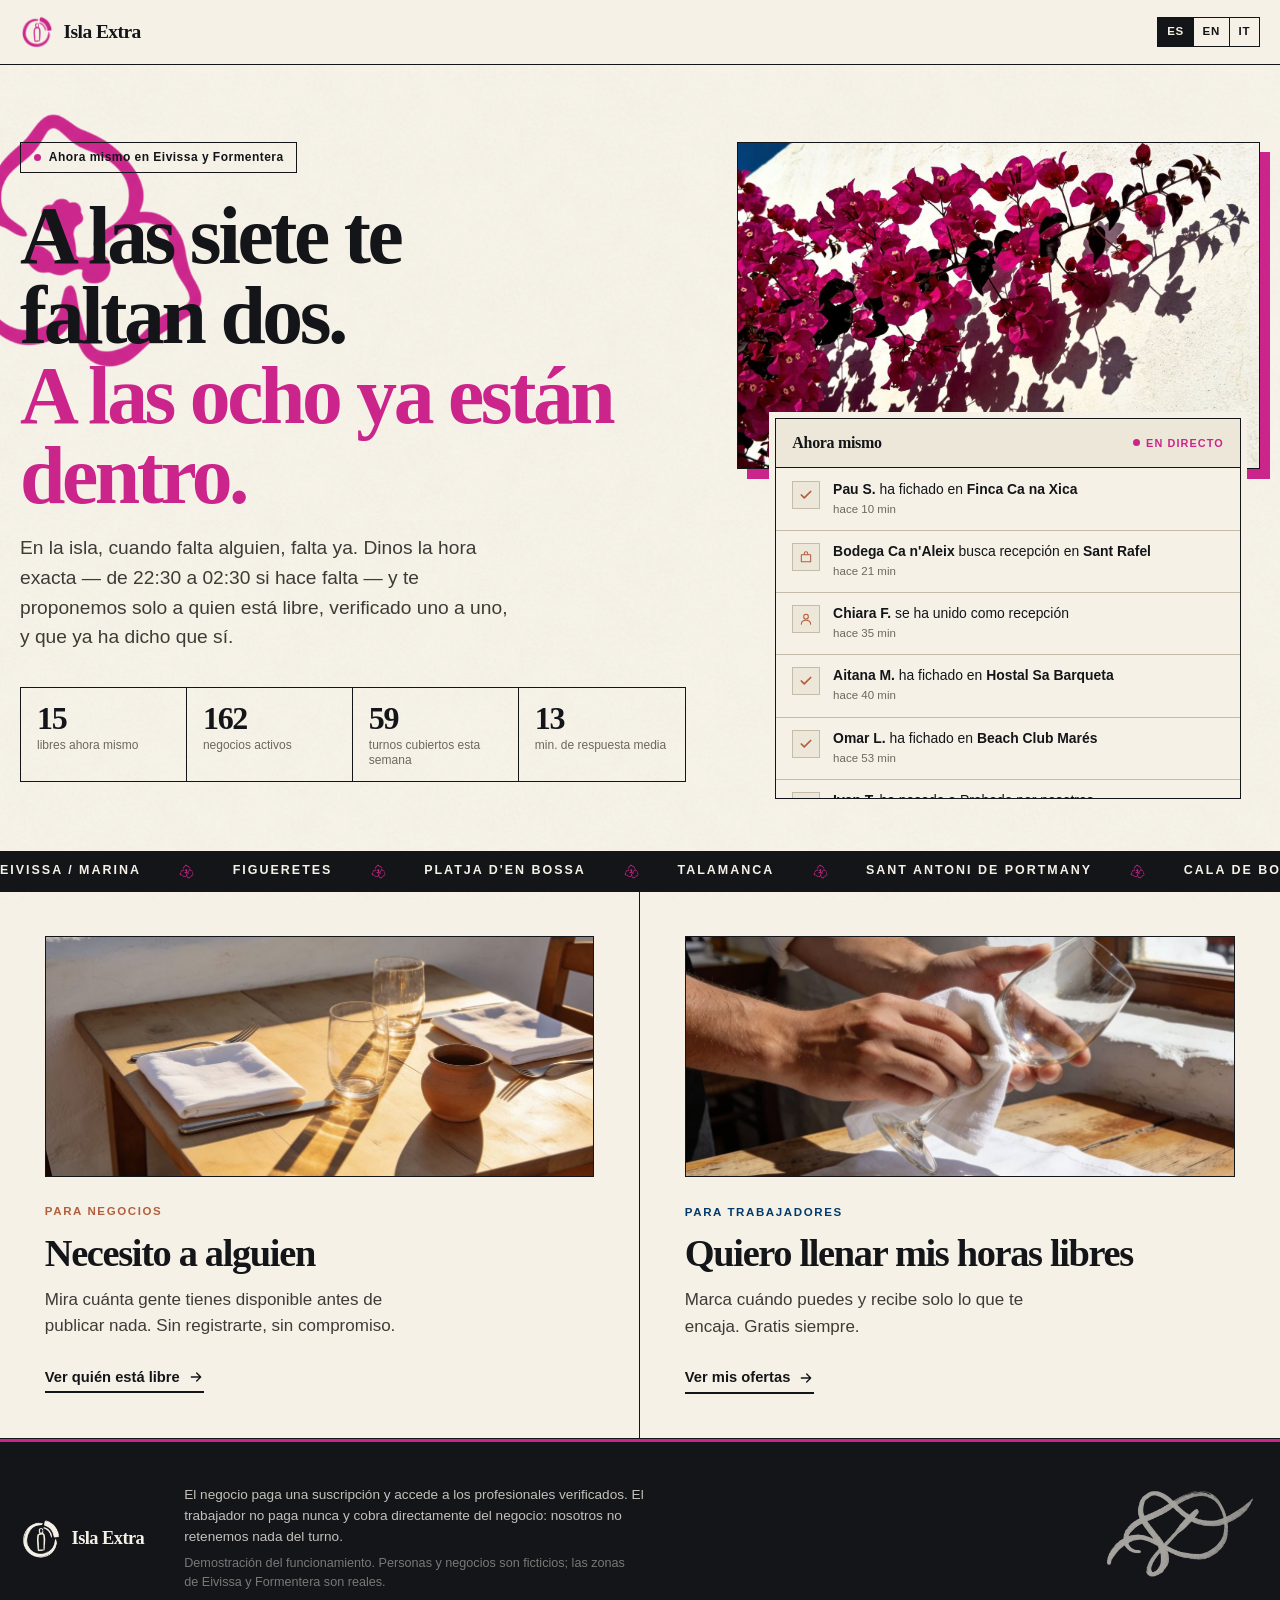
==== index.html @ d35cb4e7 "Landing viva: colori della moodboard, foto, ticker delle zone, movimento Co-Authored-By: Claude Fabl" ====
<!DOCTYPE html>
<html lang="es">
<head>
<meta charset="utf-8">
<meta name="viewport" content="width=device-width, initial-scale=1, viewport-fit=cover">
<title>Isla Extra — Extras rápidos en Eivissa y Formentera</title>
<meta name="description" content="Personal extra verificado uno a uno en Eivissa y Formentera. Dices la hora exacta que necesitas y te proponemos solo a quien está libre y ya ha confirmado.">
<meta name="theme-color" content="#F5F1E7">
<meta property="og:type" content="website">
<meta property="og:title" content="Isla Extra — Extras rápidos en Eivissa y Formentera">
<meta property="og:description" content="Personal extra verificado uno a uno en Eivissa y Formentera. Dices la hora exacta y te proponemos solo a quien está libre y ya ha dicho que sí.">
<meta property="og:url" content="https://lucaderr89.github.io/islaextra/">
<meta property="og:image" content="https://lucaderr89.github.io/islaextra/assets/img/og.jpg">
<meta name="twitter:card" content="summary_large_image">
<link rel="preconnect" href="https://api.fontshare.com" crossorigin>
<link rel="stylesheet" href="https://api.fontshare.com/v2/css?f[]=zodiak@400,700,800&f[]=switzer@400,500,600,700&display=swap">
<link rel="stylesheet" href="assets/css/style.css">
<link rel="icon" type="image/png" href="assets/img/logo.png">
<link rel="apple-touch-icon" href="assets/img/logo.png">
</head>
<body>

<!-- ====================================================== TESTATA ====== -->
<header class="site-head">
  <div class="wrap head-inner">
    <a class="logo" href="#top">
      <img src="assets/img/logo.png" alt="Isla Extra" width="34" height="34">
      <span class="logo-text">Isla Extra</span>
    </a>
    <div class="head-right">
      <div class="lang" role="group" aria-label="Idioma">
        <button type="button" class="lang-btn is-on" data-lang="es">ES</button>
        <button type="button" class="lang-btn" data-lang="en">EN</button>
        <button type="button" class="lang-btn" data-lang="it">IT</button>
      </div>
    </div>
  </div>
</header>

<main id="top">

  <!-- =================================================== HERO ========= -->
  <section class="hero">
    <div class="wrap hero-grid">

      <div class="hero-copy">
        <img class="hero-flor" src="assets/img/flor.png" alt="" aria-hidden="true">
        <p class="badge"><span class="dot-live"></span><span data-i18n="hero_badge"></span></p>
        <h1 data-i18n="hero_title"></h1>
        <p class="lead" data-i18n="hero_sub"></p>

        <div class="stats">
          <div class="stat"><b class="js-count" id="statAvail">0</b><span data-i18n="stat_available"></span></div>
          <div class="stat"><b class="js-count" id="statComp">0</b><span data-i18n="stat_companies"></span></div>
          <div class="stat"><b class="js-count" id="statMatch">0</b><span data-i18n="stat_matches"></span></div>
          <div class="stat"><b class="js-count" id="statAvg">0</b><span data-i18n="stat_avg"></span></div>
        </div>
      </div>

      <aside class="hero-side">
        <figure class="hero-photo">
          <img src="assets/img/foto-bouga.jpg" alt="" width="1400" height="1050">
        </figure>
        <div class="feed-card" aria-live="polite">
          <div class="feed-head">
            <span class="feed-title" data-i18n="feed_title"></span>
            <span class="feed-live"><span class="dot-live"></span><span data-i18n="feed_live"></span></span>
          </div>
          <ul class="feed" id="feed"></ul>
        </div>
      </aside>

    </div>
  </section>

  <!-- =================================================== TICKER ======= -->
  <div class="ticker" aria-hidden="true">
    <div class="ticker-track" id="ticker"></div>
  </div>

  <!-- =================================================== PORTE ======== -->
  <section class="doors" id="doors">
    <button type="button" class="door door-company rv" data-open="company">
      <span class="door-media"><img src="assets/img/foto-tavolo.jpg" alt="" width="1100" height="825" loading="lazy"></span>
      <span class="door-kicker" data-i18n="door_company_kicker"></span>
      <span class="door-title" data-i18n="door_company_title"></span>
      <span class="door-text" data-i18n="door_company_text"></span>
      <span class="door-cta"><span data-i18n="door_company_cta"></span>
        <svg viewBox="0 0 24 24" width="16" height="16" aria-hidden="true"><path d="M5 12h13M13 6l6 6-6 6" fill="none" stroke="currentColor" stroke-width="2" stroke-linecap="round" stroke-linejoin="round"/></svg>
      </span>
    </button>

    <button type="button" class="door door-worker rv" data-open="worker">
      <span class="door-media"><img src="assets/img/foto-mani.jpg" alt="" width="1100" height="825" loading="lazy"></span>
      <span class="door-kicker" data-i18n="door_worker_kicker"></span>
      <span class="door-title" data-i18n="door_worker_title"></span>
      <span class="door-text" data-i18n="door_worker_text"></span>
      <span class="door-cta"><span data-i18n="door_worker_cta"></span>
        <svg viewBox="0 0 24 24" width="16" height="16" aria-hidden="true"><path d="M5 12h13M13 6l6 6-6 6" fill="none" stroke="currentColor" stroke-width="2" stroke-linecap="round" stroke-linejoin="round"/></svg>
      </span>
    </button>
  </section>

  <!-- =================================================== DEMO ========= -->
  <section class="demo" id="demo" hidden>
    <div class="wrap">
      <div class="demo-bar">
        <button type="button" class="btn-ghost" id="demoClose">
          <svg viewBox="0 0 24 24" width="15" height="15" aria-hidden="true"><path d="M19 12H6M11 18l-6-6 6-6" fill="none" stroke="currentColor" stroke-width="2" stroke-linecap="round" stroke-linejoin="round"/></svg>
          <span data-i18n="demo_close"></span>
        </button>
        <span class="demo-note" data-i18n="demo_note"></span>
        <button type="button" class="btn-ghost" id="demoSwitch"><span></span></button>
      </div>

      <div id="panelCompany">
        <div class="panel-head">
          <span class="panel-chip" data-i18n="demo_company_title"></span>
          <span class="panel-who" id="coWho"></span>
        </div>
        <div id="coStage"></div>
      </div>

      <div id="panelWorker" hidden>
        <div class="panel-head">
          <span class="panel-chip" data-i18n="demo_worker_title"></span>
          <span class="panel-who" id="wkWho"></span>
        </div>
        <div id="wkStage"></div>
      </div>
    </div>
  </section>

</main>

<footer class="site-foot">
  <div class="wrap foot-grid">
    <div class="foot-logo">
      <img src="assets/img/logo-calce.png" alt="" width="42" height="42">
      <b>Isla Extra</b>
    </div>
    <div>
      <p data-i18n="foot_concept"></p>
      <p class="muted" data-i18n="foot_note"></p>
    </div>
    <img class="foot-nodo" src="assets/img/nodo-calce.png" alt="" aria-hidden="true" loading="lazy">
  </div>
</footer>

<script src="assets/js/i18n.js"></script>
<script src="assets/js/data.js"></script>
<script src="assets/js/app.js"></script>
</body>
</html>
---- assets/css/style.css ----
/* ==========================================================================
   Isla Extra — direzione CALÇ
   Calce, inchiostro, terra rossa. Ombre nette, bordi vivi, niente sfumature.
   ========================================================================== */

:root{
  /* colori campionati dalla luce delle isole */
  --calc:#F5F1E7;        /* la calce al sole            */
  --calc-2:#EDE7D9;      /* calce in penombra           */
  --calc-3:#E3DBC9;      /* calce in ombra              */
  --tinta:#141519;       /* l'ombra vera sul muro       */
  --tinta-2:#3E3B36;     /* testo secondario            */
  --tinta-3:#6E675C;     /* testo terziario             */
  --terra:#B35F3D;       /* sa terra roja               */
  --terra-2:#8C4530;     /* terra in ombra              */
  --buga:#CB258B;        /* bougainvillea — solo marchio */
  --cel:#023A6B;         /* cielo di mezzogiorno        */
  --pedra:#C4BBA8;       /* pietra secca, bordi         */
  --ok:#2F6B4F;
  --serif:'Zodiak', Georgia, 'Times New Roman', serif;
  --sans:'Switzer', -apple-system, BlinkMacSystemFont, 'Segoe UI', sans-serif;
  --line:1px solid var(--tinta);
  --line-soft:1px solid var(--pedra);
}

*,*::before,*::after{box-sizing:border-box}
html{-webkit-text-size-adjust:100%;scroll-behavior:smooth}
body{
  margin:0;background:var(--calc);color:var(--tinta);
  font-family:var(--sans);font-size:17px;line-height:1.55;
  -webkit-font-smoothing:antialiased;
}
h1,h2,h3,h4,p,figure{margin:0}
ul{list-style:none;margin:0;padding:0}
button{font:inherit;color:inherit;background:none;border:0}
img,svg{display:block;max-width:100%}
a{color:inherit}

.wrap{width:min(1240px,100% - 2.5rem);margin-inline:auto}
.muted{color:var(--tinta-3)}

/* ============================================================== TESTATA == */
.site-head{
  position:sticky;top:0;z-index:60;background:var(--calc);
  border-bottom:var(--line);
}
.head-inner{display:flex;align-items:center;justify-content:space-between;
  height:64px;gap:1rem}
.logo{display:flex;align-items:center;gap:.6rem;text-decoration:none}
.logo img{width:34px;height:34px}
.logo-text{font-family:var(--serif);font-weight:800;font-size:1.22rem;letter-spacing:-.03em}
.head-right{display:flex;align-items:center;gap:.8rem}
.lang{display:flex;border:var(--line)}
.lang-btn{padding:.3rem .55rem;font-size:.72rem;font-weight:700;letter-spacing:.06em;
  cursor:pointer;border-right:var(--line);transition:.12s}
.lang-btn:last-child{border-right:0}
.lang-btn:hover{background:var(--calc-2)}
.lang-btn.is-on{background:var(--tinta);color:var(--calc)}

/* ================================================================= HERO == */
.hero{padding:clamp(2.5rem,6vw,5rem) 0 clamp(2rem,4vw,3.5rem);position:relative;overflow:hidden}
.hero-grid{display:grid;gap:clamp(2rem,4vw,3.5rem)}
@media(min-width:980px){.hero-grid{grid-template-columns:1.12fr .88fr;align-items:start}}

.badge{display:inline-flex;align-items:center;gap:.5rem;border:var(--line);
  padding:.34rem .8rem;font-size:.75rem;font-weight:650;letter-spacing:.04em}
.dot-live{width:7px;height:7px;background:var(--buga);flex:none;border-radius:50%;
  animation:blink 2.4s steps(1) infinite}
@keyframes blink{0%,60%{opacity:1}61%,100%{opacity:.25}}

.hero h1{
  font-family:var(--serif);font-weight:800;
  font-size:clamp(2.5rem,6.6vw,5.1rem);line-height:.98;letter-spacing:-.042em;
  margin:1.4rem 0 1.1rem;text-wrap:balance;
}
.hero h1 em{font-style:normal;color:var(--buga)}
.lead{font-size:clamp(1.02rem,1.6vw,1.2rem);color:var(--tinta-2);max-width:46ch;text-wrap:pretty}

.stats{display:grid;grid-template-columns:repeat(2,1fr);margin-top:2.2rem;
  border:var(--line)}
@media(min-width:620px){.stats{grid-template-columns:repeat(4,1fr)}}
.stat{padding:.85rem 1rem;border-right:var(--line);border-bottom:var(--line)}
.stat:nth-child(2n){border-right:0}
.stat:nth-last-child(-n+2){border-bottom:0}
@media(min-width:620px){
  .stat{border-bottom:0}
  .stat:nth-child(2n){border-right:var(--line)}
  .stat:last-child{border-right:0}
}
.stat b{display:block;font-family:var(--serif);font-size:2rem;font-weight:800;
  letter-spacing:-.04em;line-height:1;font-variant-numeric:tabular-nums}
.stat span{display:block;font-size:.75rem;color:var(--tinta-3);margin-top:.25rem;line-height:1.25}

/* feed */
.feed-card{border:var(--line);background:var(--calc)}
.feed-head{display:flex;align-items:center;justify-content:space-between;gap:1rem;
  padding:.75rem 1rem;border-bottom:var(--line);background:var(--calc-2)}
.feed-title{font-family:var(--serif);font-weight:700;font-size:1rem;letter-spacing:-.02em}
.feed-live{display:inline-flex;align-items:center;gap:.4rem;font-size:.68rem;font-weight:750;
  text-transform:uppercase;letter-spacing:.1em;color:var(--buga)}
.feed{max-height:430px;overflow:hidden}
.feed li{display:flex;gap:.8rem;padding:.7rem 1rem;border-bottom:var(--line-soft);align-items:flex-start}
.feed li:last-child{border-bottom:0}
.feed li.is-new{animation:slideIn .5s cubic-bezier(.2,.8,.3,1)}
@keyframes slideIn{from{opacity:0;transform:translateY(-10px)}to{opacity:1;transform:none}}
.fi{flex:none;width:28px;height:28px;display:grid;place-items:center;border:var(--line-soft);
  margin-top:1px;background:var(--calc-2)}
.fi svg{width:14px;height:14px;color:var(--terra)}
.f-body{min-width:0;flex:1}
.f-txt{display:block;font-size:.87rem;line-height:1.4}
.f-txt b{font-weight:650}
.f-time{display:block;font-size:.72rem;color:var(--tinta-3);margin-top:.1rem;font-variant-numeric:tabular-nums}

/* =============================================================== PORTE === */
.doors{display:grid;border-bottom:var(--line)}
@media(min-width:840px){.doors{grid-template-columns:1fr 1fr}}
.door{display:flex;flex-direction:column;align-items:flex-start;gap:.35rem;
  padding:clamp(1.6rem,3.6vw,2.8rem);cursor:pointer;text-align:left;
  border-bottom:var(--line);transition:background .18s}
@media(min-width:840px){
  .door{border-bottom:0}
  .door:first-child{border-right:var(--line)}
}
.door:hover{background:var(--calc-2)}
.door-kicker{font-size:.72rem;font-weight:800;letter-spacing:.14em;text-transform:uppercase;
  color:var(--terra)}
.door-title{font-family:var(--serif);font-size:clamp(1.6rem,3.4vw,2.4rem);font-weight:800;
  letter-spacing:-.035em;line-height:1.05;margin-top:.4rem}
.door-text{color:var(--tinta-2);max-width:40ch;margin-top:.5rem}
.door-cta{display:inline-flex;align-items:center;gap:.5rem;margin-top:1.3rem;
  font-weight:700;font-size:.92rem;border-bottom:2px solid var(--tinta);padding-bottom:.15rem}
.door:hover .door-cta{border-color:var(--terra);color:var(--terra)}

/* ================================================================ DEMO === */
.demo{border-bottom:var(--line);scroll-margin-top:64px}
.demo-bar{display:flex;align-items:center;justify-content:space-between;gap:.8rem;
  flex-wrap:wrap;padding:.7rem 0;border-bottom:var(--line)}
.btn-ghost{display:inline-flex;align-items:center;gap:.4rem;border:var(--line);
  padding:.42rem .85rem;font-size:.83rem;font-weight:650;cursor:pointer;transition:.14s}
.btn-ghost:hover{background:var(--tinta);color:var(--calc)}
.demo-note{font-size:.7rem;font-weight:750;letter-spacing:.12em;text-transform:uppercase;
  color:var(--tinta-3)}

.panel-head{display:flex;align-items:center;gap:.8rem;flex-wrap:wrap;
  padding:1rem 0;border-bottom:var(--line)}
.panel-chip{font-size:.7rem;font-weight:800;letter-spacing:.1em;text-transform:uppercase;
  border:var(--line);padding:.28rem .6rem}
.panel-who{font-size:.88rem;color:var(--tinta-2);font-weight:600}

.stage{padding:clamp(1.4rem,3vw,2.4rem) 0}

/* ---------- wizard ---------- */
.wiz-top{display:flex;align-items:center;gap:1.2rem;margin-bottom:1.6rem;flex-wrap:wrap}
.wiz-steps{display:flex;gap:4px;flex:1;min-width:120px;max-width:220px}
.wiz-steps i{height:3px;flex:1;background:var(--pedra);transition:.3s}
.wiz-steps i.on{background:var(--terra)}
.wiz-count{font-size:.74rem;font-weight:750;letter-spacing:.1em;text-transform:uppercase;
  color:var(--tinta-3)}
.wiz-q{font-family:var(--serif);font-size:clamp(1.5rem,3.4vw,2.2rem);font-weight:800;
  letter-spacing:-.035em;line-height:1.08;margin-bottom:.4rem}
.wiz-hint{color:var(--tinta-2);margin-bottom:1.3rem;max-width:56ch;font-size:.95rem}

.opt-grid{display:grid;gap:0;border:var(--line);
  grid-template-columns:repeat(auto-fill,minmax(160px,1fr))}
.opt{display:flex;align-items:center;gap:.65rem;padding:.85rem .9rem;cursor:pointer;
  border-right:var(--line-soft);border-bottom:var(--line-soft);transition:.12s;
  font-weight:600;font-size:.92rem;text-align:left}
.opt:hover{background:var(--calc-2)}
.opt.on{background:var(--tinta);color:var(--calc)}
.opt-ico{flex:none;width:26px;height:26px;display:grid;place-items:center;color:var(--terra)}
.opt.on .opt-ico{color:var(--calc)}
.opt-ico svg{width:17px;height:17px}
.opt-sub{display:block;font-size:.75rem;font-weight:500;color:var(--tinta-3);margin-top:.1rem}
.opt.on .opt-sub{color:rgba(245,241,231,.7)}

.sec-label{font-size:.7rem;font-weight:800;letter-spacing:.14em;text-transform:uppercase;
  color:var(--tinta-3);margin:1.4rem 0 .6rem}
.sec-label:first-child{margin-top:0}

.chips{display:flex;flex-wrap:wrap;gap:.4rem}
.chip{border:var(--line);padding:.45rem .85rem;font-size:.86rem;font-weight:600;
  cursor:pointer;transition:.12s}
.chip:hover{background:var(--calc-2)}
.chip.on{background:var(--tinta);color:var(--calc)}

/* orari puntuali */
.time-row{display:flex;align-items:flex-end;gap:1rem;flex-wrap:wrap;margin-top:.4rem}
.time-field{display:flex;flex-direction:column;gap:.3rem}
.time-field label{font-size:.7rem;font-weight:800;letter-spacing:.12em;text-transform:uppercase;
  color:var(--tinta-3)}
.time-field input{font-family:var(--serif);font-size:1.9rem;font-weight:700;letter-spacing:-.02em;
  border:var(--line);background:var(--calc);padding:.3rem .6rem;width:7ch;text-align:center;
  font-variant-numeric:tabular-nums;color:var(--tinta)}
.time-field input:focus{outline:0;background:var(--calc-2);border-color:var(--terra)}
.time-sep{font-family:var(--serif);font-size:1.8rem;padding-bottom:.35rem;color:var(--tinta-3)}
.time-dur{font-size:.85rem;color:var(--tinta-2);padding-bottom:.6rem}
.time-dur b{font-weight:700}
.time-quick{display:flex;flex-wrap:wrap;gap:.4rem;margin-top:.8rem}
.time-quick button{border:var(--line-soft);padding:.35rem .7rem;font-size:.8rem;cursor:pointer;
  font-variant-numeric:tabular-nums;transition:.12s}
.time-quick button:hover{border-color:var(--tinta);background:var(--calc-2)}

/* contatore anteprima */
.counter{display:grid;gap:0;border:2px solid var(--tinta);margin-top:1.6rem;
  grid-template-columns:auto 1fr}
.counter-n{font-family:var(--serif);font-size:clamp(3rem,7vw,4.6rem);font-weight:800;
  letter-spacing:-.05em;line-height:1;padding:1rem 1.3rem;border-right:2px solid var(--tinta);
  display:grid;place-items:center;font-variant-numeric:tabular-nums;background:var(--calc-2)}
.counter.zero .counter-n{color:var(--terra-2)}
.counter-body{padding:.9rem 1.1rem;display:flex;flex-direction:column;justify-content:center}
.counter-txt{font-weight:700;font-size:1.02rem}
.counter-hint{font-size:.85rem;color:var(--tinta-2);margin-top:.2rem}
.counter-break{display:flex;gap:1.2rem;flex-wrap:wrap;margin-top:.6rem;padding-top:.6rem;
  border-top:var(--line-soft);font-size:.78rem;color:var(--tinta-3)}
.counter-break b{color:var(--tinta);font-weight:750}

.wiz-nav{display:flex;justify-content:space-between;gap:.7rem;margin-top:1.8rem;
  padding-top:1.2rem;border-top:var(--line)}
.btn{border:var(--line);padding:.7rem 1.5rem;font-weight:700;font-size:.94rem;cursor:pointer;
  transition:.14s;display:inline-flex;align-items:center;gap:.5rem}
.btn-primary{background:var(--tinta);color:var(--calc)}
.btn-primary:hover{background:var(--buga);border-color:var(--buga)}
.btn-primary:disabled{opacity:.3;cursor:not-allowed}
.btn-terra{background:var(--terra);color:var(--calc);border-color:var(--terra)}
.btn-terra:hover{background:var(--terra-2);border-color:var(--terra-2)}
.btn-soft:hover{background:var(--calc-2)}

/* ---------- ricerca ---------- */
.searching{padding:clamp(2rem,5vw,3.5rem) 0;text-align:center}
.radar{width:56px;height:56px;margin:0 auto 1.4rem;border:2px solid var(--pedra);
  border-top-color:var(--terra);border-radius:50%;animation:spin 1s linear infinite}
@keyframes spin{to{transform:rotate(360deg)}}
.searching h3{font-family:var(--serif);font-size:1.4rem;font-weight:800;letter-spacing:-.03em;
  margin-bottom:1.3rem}
.steps{display:inline-flex;flex-direction:column;gap:.6rem;text-align:left}
.steps li{display:flex;align-items:center;gap:.7rem;font-size:.92rem;color:var(--tinta-3);
  opacity:.35;transition:.35s}
.steps li.on{opacity:1;color:var(--tinta)}
.tick{flex:none;width:18px;height:18px;border:var(--line-soft);display:grid;place-items:center}
.steps li.on .tick{background:var(--terra);border-color:var(--terra)}
.tick svg{width:11px;height:11px;color:var(--calc);opacity:0}
.steps li.on .tick svg{opacity:1}

/* ---------- risultati ---------- */
.res-head{margin-bottom:1.4rem}
.res-head h3{font-family:var(--serif);font-size:clamp(1.4rem,3vw,2rem);font-weight:800;
  letter-spacing:-.035em}
.res-head p{color:var(--tinta-2);margin-top:.3rem}
.cards{border:var(--line)}
.wcard{display:grid;gap:0;padding:1rem 1.1rem;border-bottom:var(--line-soft);transition:.14s}
.wcard:last-child{border-bottom:0}
.wcard:hover{background:var(--calc-2)}
.wcard-top{display:flex;gap:.9rem;align-items:flex-start}
.avatar{flex:none;width:46px;height:46px;display:grid;place-items:center;
  font-family:var(--serif);font-weight:800;font-size:1rem;color:var(--calc);letter-spacing:-.02em}
.wcard-id{flex:1;min-width:0}
.wcard-name{display:flex;align-items:center;gap:.5rem;flex-wrap:wrap}
.wcard-name b{font-family:var(--serif);font-size:1.1rem;font-weight:700;letter-spacing:-.02em}
.wcard-role{font-size:.84rem;color:var(--tinta-3);margin-top:.1rem}
.wcard-score{flex:none;text-align:right}
.wcard-score b{display:block;font-family:var(--serif);font-size:1.5rem;font-weight:800;
  letter-spacing:-.04em;line-height:1;font-variant-numeric:tabular-nums}
.wcard-score span{font-size:.64rem;text-transform:uppercase;letter-spacing:.1em;
  color:var(--tinta-3);font-weight:750}

.trust{display:inline-flex;align-items:center;gap:.3rem;font-size:.68rem;font-weight:800;
  letter-spacing:.04em;padding:.2rem .45rem;white-space:nowrap;border:1px solid}
.trust svg{width:11px;height:11px}
.trust--certified{background:var(--buga);color:var(--calc);border-color:var(--buga)}
.trust--proven{color:var(--terra);border-color:var(--terra)}
.trust--verified{color:var(--tinta-3);border-color:var(--pedra)}
.origin{font-size:.66rem;font-weight:750;padding:.2rem .45rem;white-space:nowrap;
  border:1px solid var(--pedra);color:var(--tinta-3)}
.origin--engine{border-color:var(--tinta);color:var(--tinta)}

.wmeta{display:flex;flex-wrap:wrap;gap:.35rem .9rem;margin-top:.75rem;padding-top:.7rem;
  border-top:var(--line-soft);font-size:.8rem;color:var(--tinta-2)}
.wmeta b{font-weight:750;color:var(--tinta)}
.skill{display:inline-flex;align-items:center;gap:.25rem;font-size:.75rem;font-weight:600;
  padding:.16rem .45rem;border:1px solid var(--pedra);color:var(--tinta-2)}
.skill--confirmed{border-color:var(--ok);color:var(--ok)}
.skill--doubt{border-color:var(--terra);color:var(--terra)}
.skill svg{width:10px;height:10px}
.wcard-act{display:flex;justify-content:flex-end;margin-top:.85rem}

/* ---------- match ---------- */
.match-box{text-align:center;padding:clamp(1.8rem,4vw,3rem) 1rem}
.match-ring{width:60px;height:60px;margin:0 auto 1.2rem;display:grid;place-items:center;
  border:2px solid var(--buga);color:var(--buga);animation:pop .35s cubic-bezier(.2,1.4,.4,1)}
@keyframes pop{from{transform:scale(.7);opacity:0}to{transform:scale(1);opacity:1}}
.match-ring svg{width:28px;height:28px}
.match-box h3{font-family:var(--serif);font-size:clamp(1.5rem,3.4vw,2.2rem);font-weight:800;
  letter-spacing:-.04em}
.match-box p{color:var(--tinta-2);max-width:48ch;margin:.5rem auto 0}
.contact{display:inline-flex;align-items:center;gap:.7rem;margin-top:1.4rem;
  padding:.8rem 1.2rem;border:2px dashed var(--pedra);font-family:var(--serif);
  font-size:1.1rem;font-weight:700}
.contact span{font-family:var(--sans);font-size:.68rem;text-transform:uppercase;
  letter-spacing:.12em;color:var(--tinta-3);font-weight:800}

/* ---------- pannello worker ---------- */
.wk-grid{display:grid;gap:0;border:var(--line)}
@media(min-width:960px){.wk-grid{grid-template-columns:minmax(0,.9fr) minmax(0,1.1fr)}}
.block{padding:1.2rem 1.3rem;border-bottom:var(--line)}
@media(min-width:960px){
  .wk-col-l .block:last-child{border-bottom:0}
  .wk-col-r{border-left:var(--line)}
  .wk-col-r .block:last-child{border-bottom:0}
}
.block-h{display:flex;align-items:baseline;justify-content:space-between;gap:.8rem;margin-bottom:.2rem}
.block-h h3{font-family:var(--serif);font-size:1.15rem;font-weight:800;letter-spacing:-.03em}
.block-hint{font-size:.83rem;color:var(--tinta-3);margin-bottom:1rem;text-wrap:pretty}

.prof-top{display:flex;gap:.9rem;align-items:center;margin-bottom:1rem}
.prof-top .avatar{width:54px;height:54px;font-size:1.15rem}
.prof-name{font-family:var(--serif);font-size:1.3rem;font-weight:800;letter-spacing:-.03em}
.prof-role{font-size:.85rem;color:var(--tinta-3)}
.prof-stats{display:grid;grid-template-columns:repeat(3,1fr);border:var(--line);margin-bottom:1rem}
.pstat{padding:.6rem .5rem;text-align:center;border-right:var(--line-soft)}
.pstat:last-child{border-right:0}
.pstat b{display:block;font-family:var(--serif);font-size:1.35rem;font-weight:800;
  letter-spacing:-.04em;font-variant-numeric:tabular-nums}
.pstat span{font-size:.64rem;text-transform:uppercase;letter-spacing:.08em;color:var(--tinta-3);
  font-weight:750}

/* calendario a orari */
.cal{border:var(--line)}
.cal-row{display:grid;grid-template-columns:3.4rem 1fr auto;align-items:center;gap:.7rem;
  padding:.55rem .7rem;border-bottom:var(--line-soft);transition:.14s}
.cal-row:last-child{border-bottom:0}
.cal-row.off{background:var(--calc-2);color:var(--tinta-3)}
.cal-day{font-size:.75rem;font-weight:800;letter-spacing:.06em;text-transform:uppercase}
.cal-time{display:flex;align-items:center;gap:.4rem;font-family:var(--serif);font-size:1.05rem;
  font-weight:700;font-variant-numeric:tabular-nums;letter-spacing:-.01em}
.cal-row.off .cal-time{opacity:.45;text-decoration:line-through}
.cal-time input{font:inherit;width:4.3ch;text-align:center;border:0;border-bottom:1px dashed var(--pedra);
  background:none;padding:0 .1rem;color:inherit}
.cal-time input:focus{outline:0;border-bottom-color:var(--terra);background:var(--calc-2)}
.toggle{flex:none;width:44px;height:25px;border:var(--line);background:var(--calc-2);
  position:relative;cursor:pointer;transition:.16s}
.toggle::after{content:"";position:absolute;top:2px;left:2px;width:17px;height:17px;
  background:var(--pedra);transition:.16s cubic-bezier(.2,.8,.3,1)}
.toggle.on{background:var(--terra);border-color:var(--terra)}
.toggle.on::after{transform:translateX(19px);background:var(--calc)}
.saved{display:inline-flex;align-items:center;gap:.3rem;font-size:.7rem;font-weight:800;
  letter-spacing:.08em;text-transform:uppercase;color:var(--ok);opacity:0;transition:.2s}
.saved.show{opacity:1}
.saved svg{width:11px;height:11px}

/* proposte al worker */
.prop{border:2px solid var(--tinta);padding:1.1rem;animation:slideIn .4s cubic-bezier(.2,.8,.3,1)}
.prop-tag{display:inline-flex;align-items:center;gap:.35rem;font-size:.66rem;font-weight:800;
  letter-spacing:.12em;text-transform:uppercase;color:var(--terra);border:1px solid var(--terra);
  padding:.2rem .5rem}
.prop h4{font-family:var(--serif);font-size:1.35rem;font-weight:800;letter-spacing:-.03em;
  margin:.7rem 0 .1rem}
.prop-co{font-size:.87rem;color:var(--tinta-3);margin-bottom:.9rem}
.prop-rows{display:grid;gap:0;border:var(--line-soft);margin-bottom:1rem}
.prop-row{display:flex;gap:.7rem;padding:.5rem .7rem;border-bottom:var(--line-soft);
  align-items:baseline;font-size:.9rem}
.prop-row:last-child{border-bottom:0}
.prop-row i{flex:none;width:5.2rem;font-style:normal;font-size:.66rem;font-weight:800;
  letter-spacing:.1em;text-transform:uppercase;color:var(--tinta-3)}
.prop-row b{font-family:var(--serif);font-weight:700;font-size:1.02rem;letter-spacing:-.01em}
.prop-row small{color:var(--tinta-3)}
.prop-act{display:flex;gap:.5rem;flex-wrap:wrap}
.note{display:flex;gap:.6rem;align-items:flex-start;margin-top:1rem;padding:.7rem .85rem;
  border-left:3px solid var(--pedra);background:var(--calc-2);font-size:.83rem;
  color:var(--tinta-2);line-height:1.45}
.note svg{flex:none;width:15px;height:15px;color:var(--tinta-3);margin-top:.12rem}
.note--ok{border-left-color:var(--ok)}
.note--ok svg{color:var(--ok)}

/* elenco offerte per il worker */
.offers{border:var(--line)}
.offer{display:flex;gap:.9rem;align-items:center;padding:.75rem .9rem;
  border-bottom:var(--line-soft);transition:.14s}
.offer:last-child{border-bottom:0}
.offer:hover{background:var(--calc-2)}
.offer-when{flex:none;width:4.4rem;text-align:center;border-right:var(--line-soft);padding-right:.7rem}
.offer-when b{display:block;font-family:var(--serif);font-size:1.25rem;font-weight:800;
  letter-spacing:-.03em;line-height:1}
.offer-when span{font-size:.66rem;text-transform:uppercase;letter-spacing:.08em;color:var(--tinta-3);
  font-weight:750}
.offer-body{flex:1;min-width:0}
.offer-role{font-family:var(--serif);font-size:1.02rem;font-weight:700;letter-spacing:-.02em}
.offer-meta{font-size:.79rem;color:var(--tinta-3);margin-top:.1rem}
.offer-pay{flex:none;text-align:right}
.offer-pay b{display:block;font-family:var(--serif);font-size:1.15rem;font-weight:800;
  letter-spacing:-.03em;font-variant-numeric:tabular-nums}
.offer-pay span{font-size:.66rem;color:var(--tinta-3);font-weight:700}

/* ============================================================== PIEDE ==== */
.site-foot{padding:2.6rem 0 3rem;background:var(--tinta);color:var(--calc);
  border-top:3px solid var(--buga)}
.foot-grid{display:grid;gap:1.4rem}
@media(min-width:760px){.foot-grid{grid-template-columns:auto 1fr auto;align-items:center;gap:2.5rem}}
.foot-logo{display:flex;align-items:center;gap:.6rem}
.foot-logo img{width:42px;height:42px}
.foot-logo b{font-family:var(--serif);font-size:1.15rem;font-weight:800;letter-spacing:-.03em}
.site-foot p{font-size:.85rem;color:rgba(245,241,231,.78);max-width:64ch}
.site-foot .muted{font-size:.79rem;margin-top:.4rem;color:rgba(245,241,231,.45)}

/* ============================================== MATERIA E MOVIMENTO ==== */

/* la calce non e' un colore piatto: e' un muro */
body::before{content:"";position:fixed;inset:0;z-index:-1;
  background:var(--calc) url(../img/texture-calce.jpg) repeat;
  background-size:520px;opacity:.42}

/* ingresso della testata */
.hero-copy>*{animation:rise .7s cubic-bezier(.2,.8,.3,1) both}
.hero-copy>.badge{animation-delay:.05s}
.hero-copy>h1{animation-delay:.14s}
.hero-copy>.lead{animation-delay:.24s}
.hero-copy>.stats{animation-delay:.34s}
@keyframes rise{from{opacity:0;transform:translateY(16px)}to{opacity:1;transform:none}}

/* fiore in filigrana dietro il titolo */
.hero-copy{position:relative}
.hero-flor{position:absolute;top:-42px;left:-104px;width:300px;opacity:.07;
  transform:rotate(-14deg);pointer-events:none;user-select:none}

/* colonna destra: la foto e il feed che la copre */
.hero-side{display:flex;flex-direction:column;animation:rise .8s cubic-bezier(.2,.8,.3,1) .2s both}
.hero-photo{border:var(--line);overflow:hidden;aspect-ratio:16/10;
  box-shadow:10px 10px 0 var(--buga)}
.hero-photo img{width:100%;height:100%;object-fit:cover;
  animation:respiro 26s ease-in-out infinite alternate}
@keyframes respiro{from{transform:scale(1)}to{transform:scale(1.07)}}
.hero-side .feed-card{margin:-3.2rem 1.2rem 0 2.4rem;position:relative;z-index:2;
  box-shadow:0 0 0 6px var(--calc)}
.hero-side .feed{max-height:330px}
@media(max-width:979px){.hero-side .feed-card{margin:-2.4rem .8rem 0 1.6rem}}

/* nastro delle zone */
.ticker{border-top:var(--line);border-bottom:var(--line);background:var(--tinta);
  color:var(--calc);overflow:hidden;padding:.62rem 0}
.ticker-track{display:flex;align-items:center;gap:2.4rem;width:max-content;
  animation:marquee 44s linear infinite}
.ticker:hover .ticker-track{animation-play-state:paused}
.ticker-track span{font-size:.78rem;font-weight:650;letter-spacing:.16em;
  text-transform:uppercase;white-space:nowrap}
.ticker-track img{width:15px;height:15px;flex:none}
@keyframes marquee{to{transform:translateX(-50%)}}

/* porte con la loro fotografia */
.door-media{display:block;width:100%;aspect-ratio:16/7;overflow:hidden;
  border:var(--line);margin-bottom:1.3rem;transition:box-shadow .35s}
.door-media img{width:100%;height:100%;object-fit:cover;
  filter:saturate(.92);transition:filter .5s,transform .5s}
.door:hover .door-media img{filter:saturate(1.15) contrast(1.03);transform:scale(1.04)}
.door-company:hover .door-media{box-shadow:8px 8px 0 var(--terra)}
.door-worker:hover .door-media{box-shadow:8px 8px 0 var(--cel)}

/* il lato lavoratore parla celeste */
.door-worker .door-kicker{color:var(--cel)}
.door-worker:hover .door-cta{border-color:var(--cel);color:var(--cel)}
#panelWorker .panel-chip{color:var(--cel);border-color:var(--cel)}
.prop-tag{color:var(--cel);border-color:var(--cel)}

/* clessidra durante la ricerca */
.hourglass{width:56px;height:56px;margin:0 auto 1.4rem;
  animation:volta 2.6s cubic-bezier(.65,0,.35,1) infinite}
@keyframes volta{0%{transform:rotate(0)}38%{transform:rotate(180deg)}
  50%{transform:rotate(180deg)}88%{transform:rotate(360deg)}100%{transform:rotate(360deg)}}

/* il nodo firma il piede */
.foot-nodo{width:160px;opacity:.65;justify-self:end}
@media(max-width:759px){.foot-nodo{justify-self:start}}
.site-foot .foot-logo b{color:var(--calc)}

/* comparsa allo scorrimento */
.rv{opacity:0;transform:translateY(18px);
  transition:opacity .65s ease,transform .65s cubic-bezier(.2,.8,.3,1)}
.rv.in{opacity:1;transform:none}

@media (prefers-reduced-motion:reduce){
  .rv{opacity:1;transform:none}

  *,*::before,*::after{animation-duration:.01ms !important;animation-iteration-count:1 !important;
    transition-duration:.01ms !important}
}
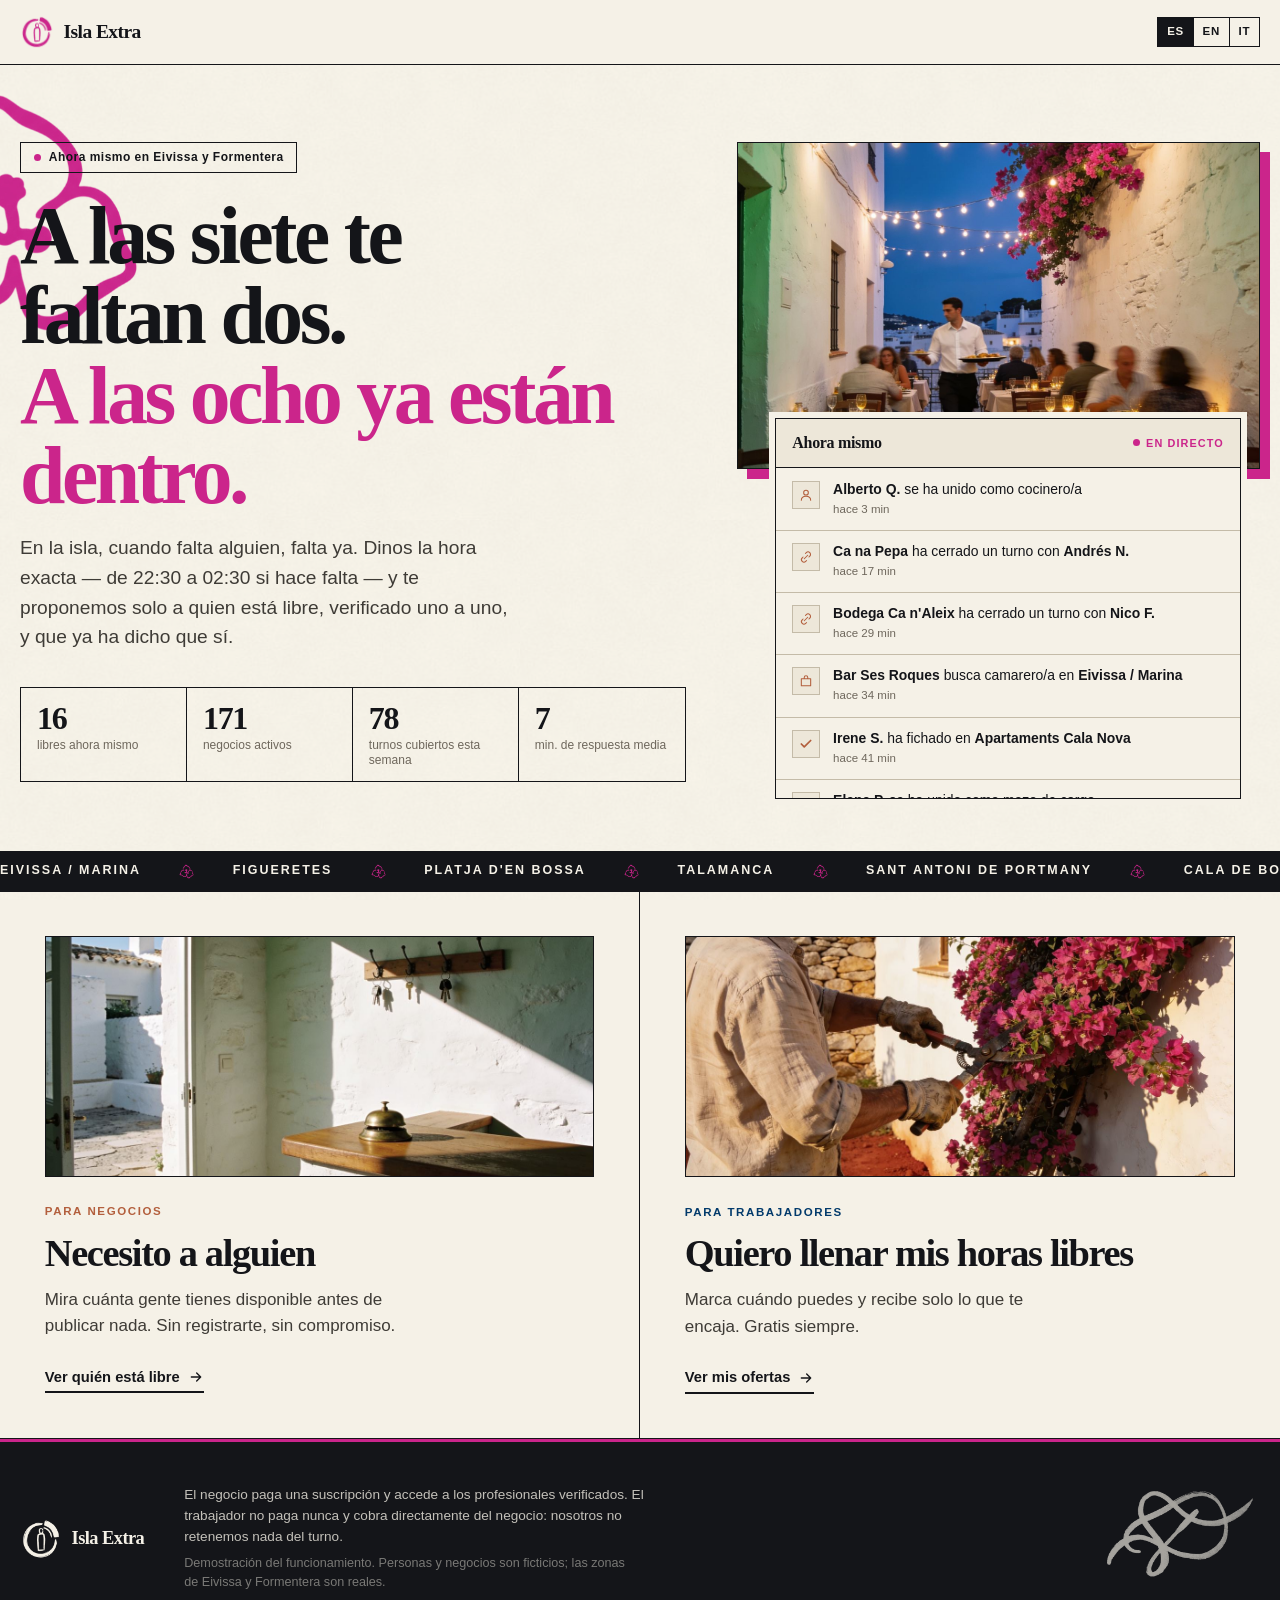
==== commit a1d0f6be: "Tre asset veri al posto delle foto decorative, filigrana attenuata Co-Authored-By: Claude Fable 5 <n" ====
--- a/index.html
+++ b/index.html
@@ -59,7 +59,7 @@
 
       <aside class="hero-side">
         <figure class="hero-photo">
-          <img src="assets/img/foto-bouga.jpg" alt="" width="1400" height="1050">
+          <img src="assets/img/foto-noche.jpg" alt="" width="1400" height="875">
         </figure>
         <div class="feed-card" aria-live="polite">
           <div class="feed-head">
@@ -81,7 +81,7 @@
   <!-- =================================================== PORTE ======== -->
   <section class="doors" id="doors">
     <button type="button" class="door door-company rv" data-open="company">
-      <span class="door-media"><img src="assets/img/foto-tavolo.jpg" alt="" width="1100" height="825" loading="lazy"></span>
+      <span class="door-media"><img src="assets/img/foto-negocio.jpg" alt="" width="1200" height="675" loading="lazy"></span>
       <span class="door-kicker" data-i18n="door_company_kicker"></span>
       <span class="door-title" data-i18n="door_company_title"></span>
       <span class="door-text" data-i18n="door_company_text"></span>
@@ -91,7 +91,7 @@
     </button>
 
     <button type="button" class="door door-worker rv" data-open="worker">
-      <span class="door-media"><img src="assets/img/foto-mani.jpg" alt="" width="1100" height="825" loading="lazy"></span>
+      <span class="door-media"><img src="assets/img/foto-oficio.jpg" alt="" width="1200" height="675" loading="lazy"></span>
       <span class="door-kicker" data-i18n="door_worker_kicker"></span>
       <span class="door-title" data-i18n="door_worker_title"></span>
       <span class="door-text" data-i18n="door_worker_text"></span>
--- a/assets/css/style.css
+++ b/assets/css/style.css
@@ -418,7 +418,7 @@
 
 /* fiore in filigrana dietro il titolo */
 .hero-copy{position:relative}
-.hero-flor{position:absolute;top:-42px;left:-104px;width:300px;opacity:.07;
+.hero-flor{position:absolute;top:-60px;left:-150px;width:280px;opacity:.03;
   transform:rotate(-14deg);pointer-events:none;user-select:none}
 
 /* colonna destra: la foto e il feed che la copre */
@@ -449,6 +449,8 @@
   border:var(--line);margin-bottom:1.3rem;transition:box-shadow .35s}
 .door-media img{width:100%;height:100%;object-fit:cover;
   filter:saturate(.92);transition:filter .5s,transform .5s}
+.door-company .door-media img{object-position:50% 68%}
+.door-worker .door-media img{object-position:50% 55%}
 .door:hover .door-media img{filter:saturate(1.15) contrast(1.03);transform:scale(1.04)}
 .door-company:hover .door-media{box-shadow:8px 8px 0 var(--terra)}
 .door-worker:hover .door-media{box-shadow:8px 8px 0 var(--cel)}
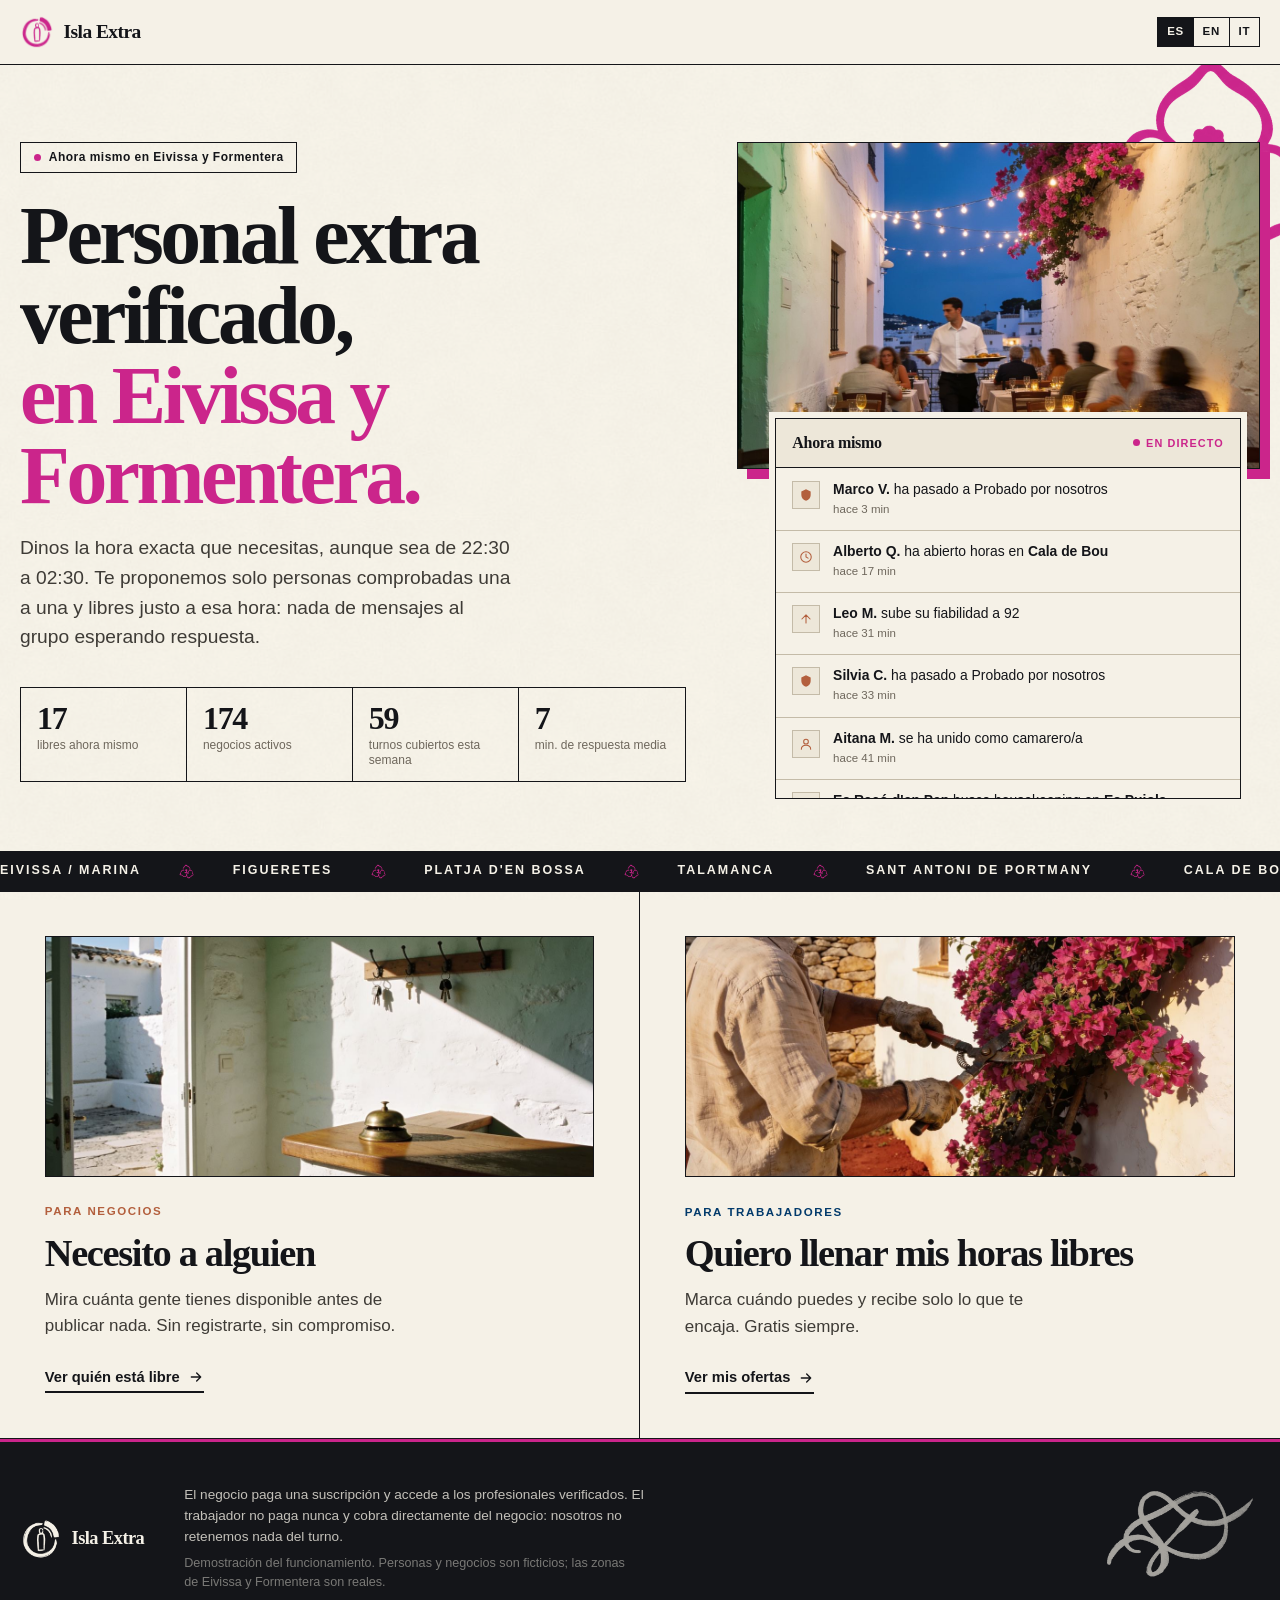
==== commit 7f039767: "La bougainvillea spunta da dietro la foto, via dal titolo Co-Authored-By: Claude Fable 5 <noreply@an" ====
--- a/index.html
+++ b/index.html
@@ -44,7 +44,6 @@
     <div class="wrap hero-grid">
 
       <div class="hero-copy">
-        <img class="hero-flor" src="assets/img/flor.png" alt="" aria-hidden="true">
         <p class="badge"><span class="dot-live"></span><span data-i18n="hero_badge"></span></p>
         <h1 data-i18n="hero_title"></h1>
         <p class="lead" data-i18n="hero_sub"></p>
@@ -58,6 +57,7 @@
       </div>
 
       <aside class="hero-side">
+        <img class="hero-flor" src="assets/img/flor.png" alt="" aria-hidden="true">
         <figure class="hero-photo">
           <img src="assets/img/foto-noche.jpg" alt="" width="1400" height="875">
         </figure>
--- a/assets/css/style.css
+++ b/assets/css/style.css
@@ -416,15 +416,16 @@
 .hero-copy>.stats{animation-delay:.34s}
 @keyframes rise{from{opacity:0;transform:translateY(16px)}to{opacity:1;transform:none}}
 
-/* fiore in filigrana dietro il titolo */
-.hero-copy{position:relative}
-.hero-flor{position:absolute;top:-60px;left:-150px;width:280px;opacity:.03;
-  transform:rotate(-14deg);pointer-events:none;user-select:none}
+/* il fiore spunta da dietro la foto, in alto a destra */
+.hero-flor{position:absolute;top:-92px;right:-64px;width:230px;
+  transform:rotate(8deg);pointer-events:none;user-select:none;z-index:0}
+@media(max-width:979px){.hero-flor{width:140px;top:-52px;right:-14px}}
 
 /* colonna destra: la foto e il feed che la copre */
-.hero-side{display:flex;flex-direction:column;animation:rise .8s cubic-bezier(.2,.8,.3,1) .2s both}
-.hero-photo{border:var(--line);overflow:hidden;aspect-ratio:16/10;
-  box-shadow:10px 10px 0 var(--buga)}
+.hero-side{display:flex;flex-direction:column;position:relative;
+  animation:rise .8s cubic-bezier(.2,.8,.3,1) .2s both}
+.hero-photo{border:var(--line);overflow:hidden;aspect-ratio:16/10;position:relative;
+  z-index:1;box-shadow:10px 10px 0 var(--buga)}
 .hero-photo img{width:100%;height:100%;object-fit:cover;
   animation:respiro 26s ease-in-out infinite alternate}
 @keyframes respiro{from{transform:scale(1)}to{transform:scale(1.07)}}
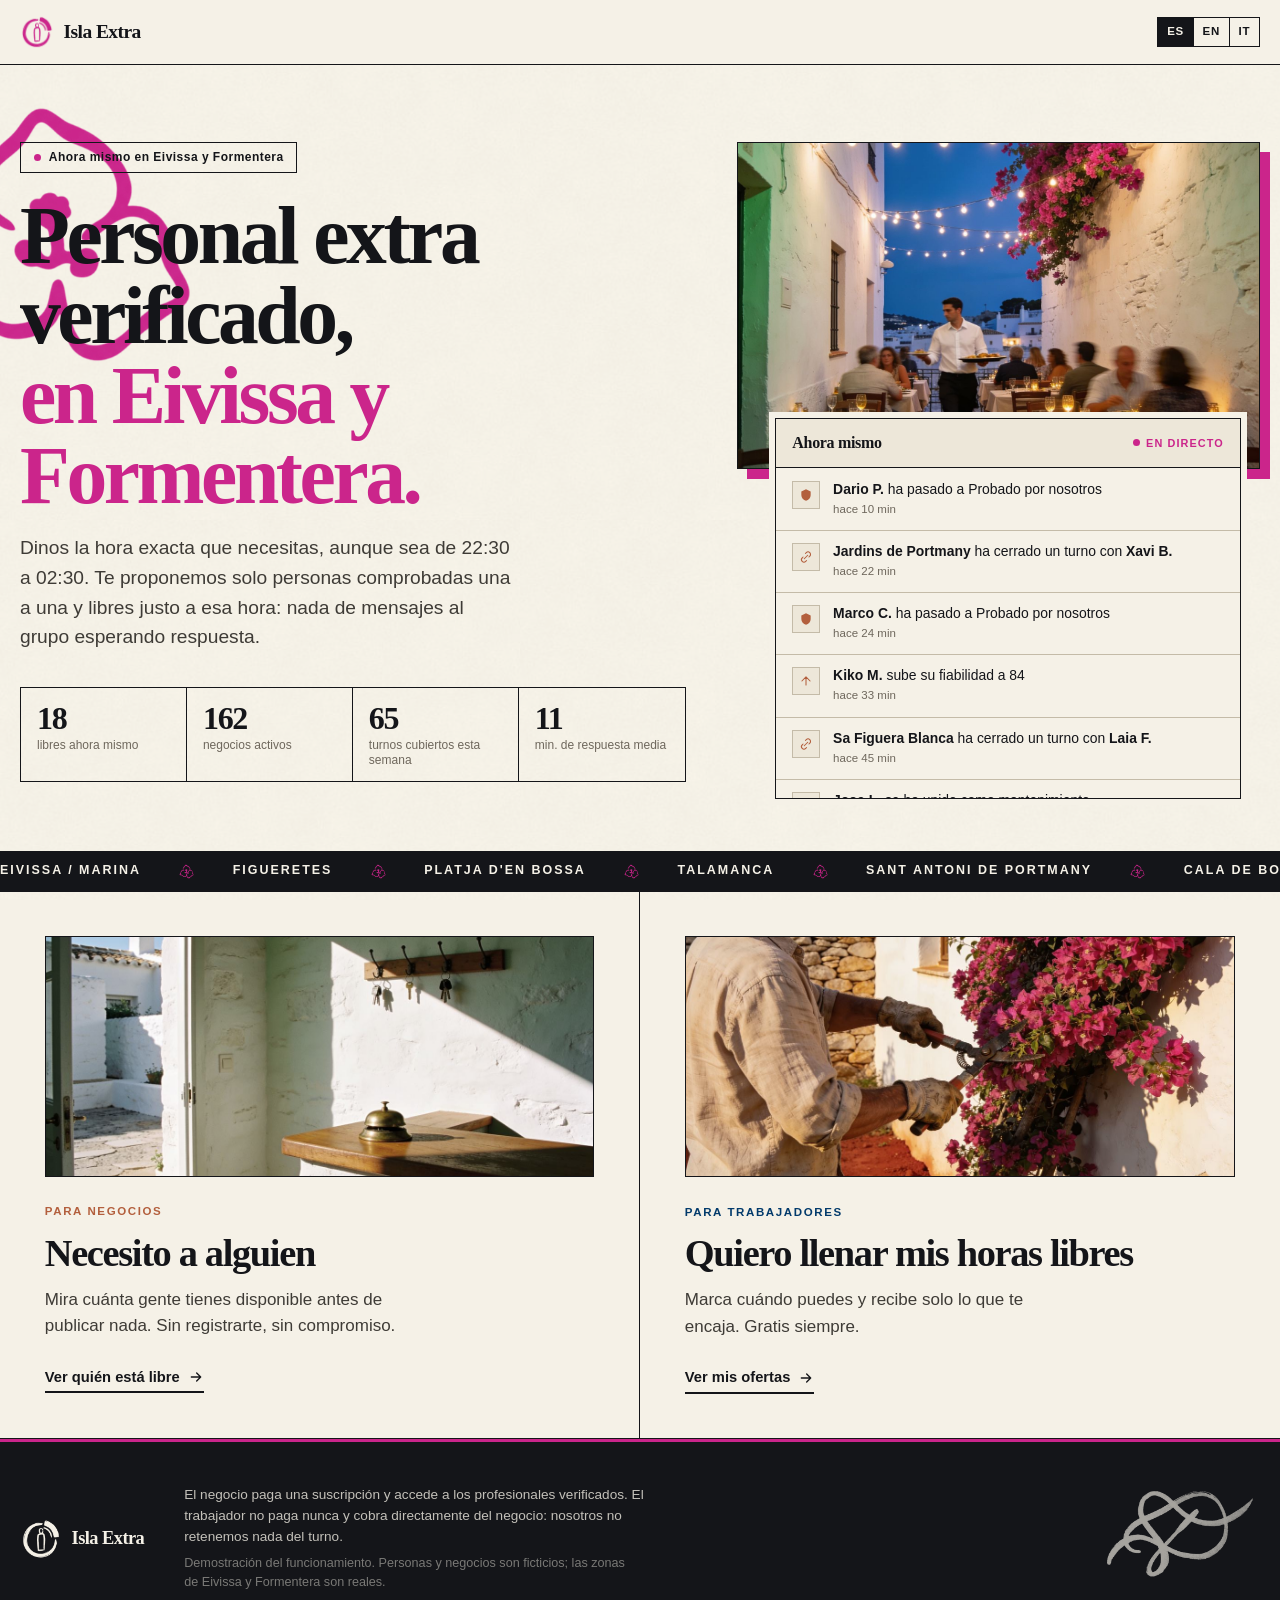
==== commit 2b3fdc26: "Fiore di nuovo dietro il titolo, filigrana leggermente accentuata Co-Authored-By: Claude Fable 5 <no" ====
--- a/index.html
+++ b/index.html
@@ -44,6 +44,7 @@
     <div class="wrap hero-grid">
 
       <div class="hero-copy">
+        <img class="hero-flor" src="assets/img/flor.png" alt="" aria-hidden="true">
         <p class="badge"><span class="dot-live"></span><span data-i18n="hero_badge"></span></p>
         <h1 data-i18n="hero_title"></h1>
         <p class="lead" data-i18n="hero_sub"></p>
@@ -57,7 +58,6 @@
       </div>
 
       <aside class="hero-side">
-        <img class="hero-flor" src="assets/img/flor.png" alt="" aria-hidden="true">
         <figure class="hero-photo">
           <img src="assets/img/foto-noche.jpg" alt="" width="1400" height="875">
         </figure>
--- a/assets/css/style.css
+++ b/assets/css/style.css
@@ -416,10 +416,10 @@
 .hero-copy>.stats{animation-delay:.34s}
 @keyframes rise{from{opacity:0;transform:translateY(16px)}to{opacity:1;transform:none}}
 
-/* il fiore spunta da dietro la foto, in alto a destra */
-.hero-flor{position:absolute;top:-92px;right:-64px;width:230px;
-  transform:rotate(8deg);pointer-events:none;user-select:none;z-index:0}
-@media(max-width:979px){.hero-flor{width:140px;top:-52px;right:-14px}}
+/* fiore in filigrana dietro il titolo: presente ma sotto il testo */
+.hero-copy{position:relative}
+.hero-flor{position:absolute;top:-48px;left:-116px;width:300px;opacity:.05;
+  transform:rotate(-14deg);pointer-events:none;user-select:none}
 
 /* colonna destra: la foto e il feed che la copre */
 .hero-side{display:flex;flex-direction:column;position:relative;
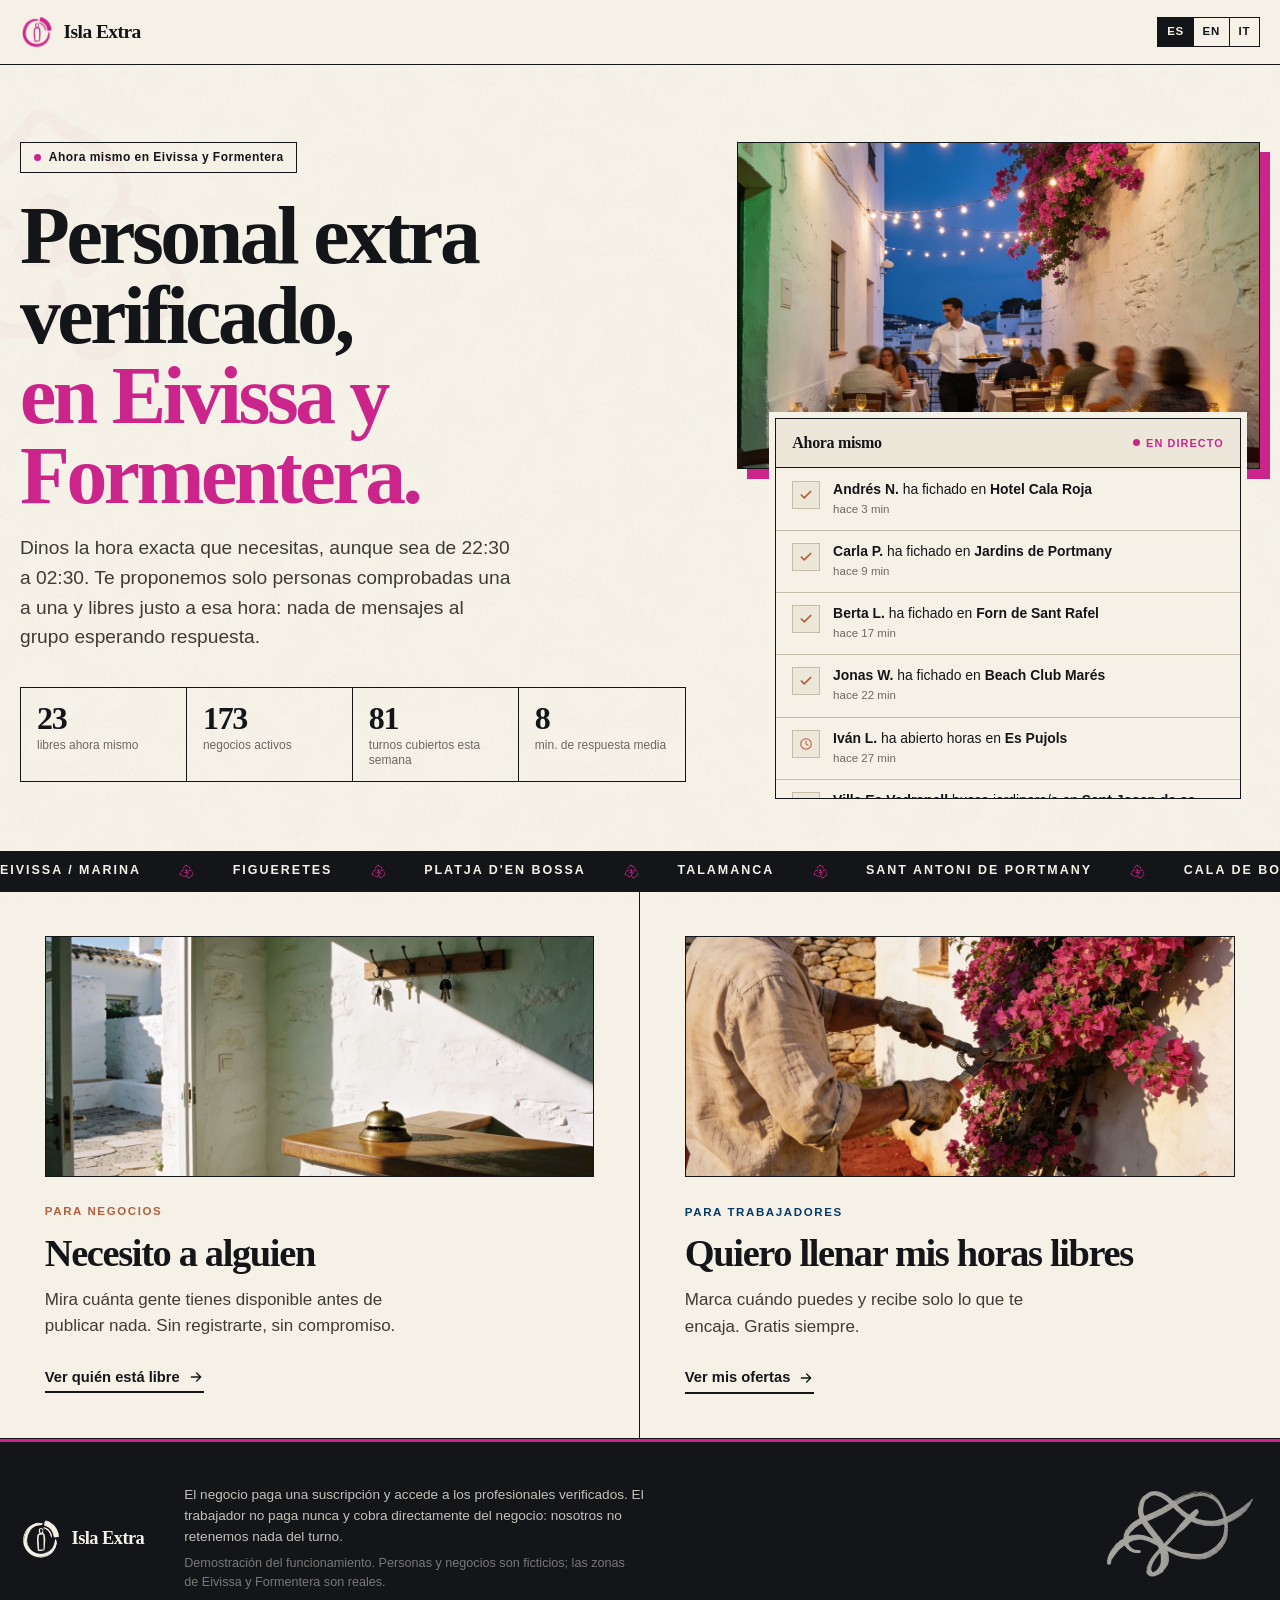
==== commit 3b5d8133: "Velatura del fiore cotta nel PNG e asset versionati contro la cache Co-Authored-By: Claude Fable 5 <" ====
--- a/index.html
+++ b/index.html
@@ -14,7 +14,7 @@
 <meta name="twitter:card" content="summary_large_image">
 <link rel="preconnect" href="https://api.fontshare.com" crossorigin>
 <link rel="stylesheet" href="https://api.fontshare.com/v2/css?f[]=zodiak@400,700,800&f[]=switzer@400,500,600,700&display=swap">
-<link rel="stylesheet" href="assets/css/style.css">
+<link rel="stylesheet" href="assets/css/style.css?v=8">
 <link rel="icon" type="image/png" href="assets/img/logo.png">
 <link rel="apple-touch-icon" href="assets/img/logo.png">
 </head>
@@ -44,7 +44,7 @@
     <div class="wrap hero-grid">
 
       <div class="hero-copy">
-        <img class="hero-flor" src="assets/img/flor.png" alt="" aria-hidden="true">
+        <img class="hero-flor" src="assets/img/flor-velo.png" alt="" aria-hidden="true">
         <p class="badge"><span class="dot-live"></span><span data-i18n="hero_badge"></span></p>
         <h1 data-i18n="hero_title"></h1>
         <p class="lead" data-i18n="hero_sub"></p>
@@ -147,8 +147,8 @@
   </div>
 </footer>
 
-<script src="assets/js/i18n.js"></script>
-<script src="assets/js/data.js"></script>
-<script src="assets/js/app.js"></script>
+<script src="assets/js/i18n.js?v=8"></script>
+<script src="assets/js/data.js?v=8"></script>
+<script src="assets/js/app.js?v=8"></script>
 </body>
 </html>
--- a/assets/css/style.css
+++ b/assets/css/style.css
@@ -418,7 +418,7 @@
 
 /* fiore in filigrana dietro il titolo: presente ma sotto il testo */
 .hero-copy{position:relative}
-.hero-flor{position:absolute;top:-48px;left:-116px;width:300px;opacity:.05;
+.hero-flor{position:absolute;top:-48px;left:-116px;width:300px;
   transform:rotate(-14deg);pointer-events:none;user-select:none}
 
 /* colonna destra: la foto e il feed che la copre */
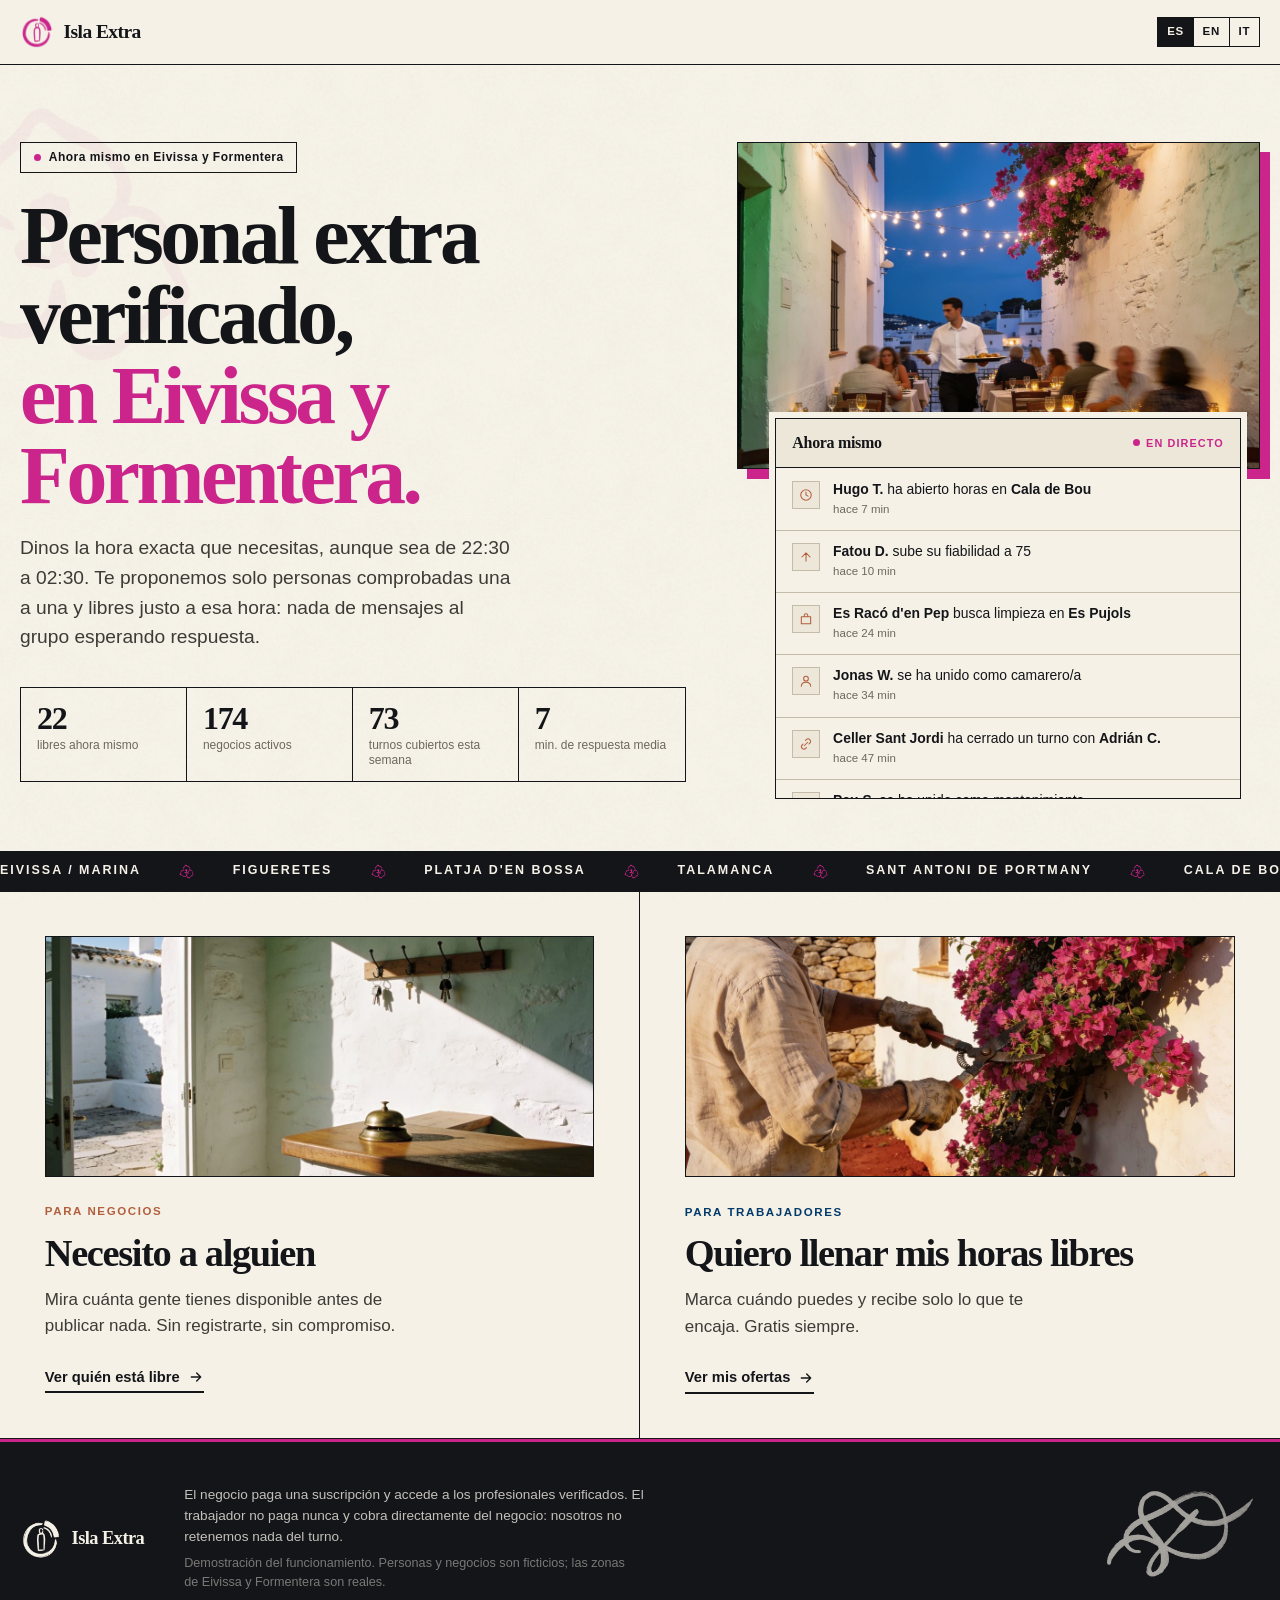
==== commit 85260f84: "Filigrana al 5 per cento: la via di mezzo Co-Authored-By: Claude Fable 5 <noreply@anthropic.com>" ====
--- a/index.html
+++ b/index.html
@@ -44,7 +44,7 @@
     <div class="wrap hero-grid">
 
       <div class="hero-copy">
-        <img class="hero-flor" src="assets/img/flor-velo.png" alt="" aria-hidden="true">
+        <img class="hero-flor" src="assets/img/flor-velo.png?v=9" alt="" aria-hidden="true">
         <p class="badge"><span class="dot-live"></span><span data-i18n="hero_badge"></span></p>
         <h1 data-i18n="hero_title"></h1>
         <p class="lead" data-i18n="hero_sub"></p>
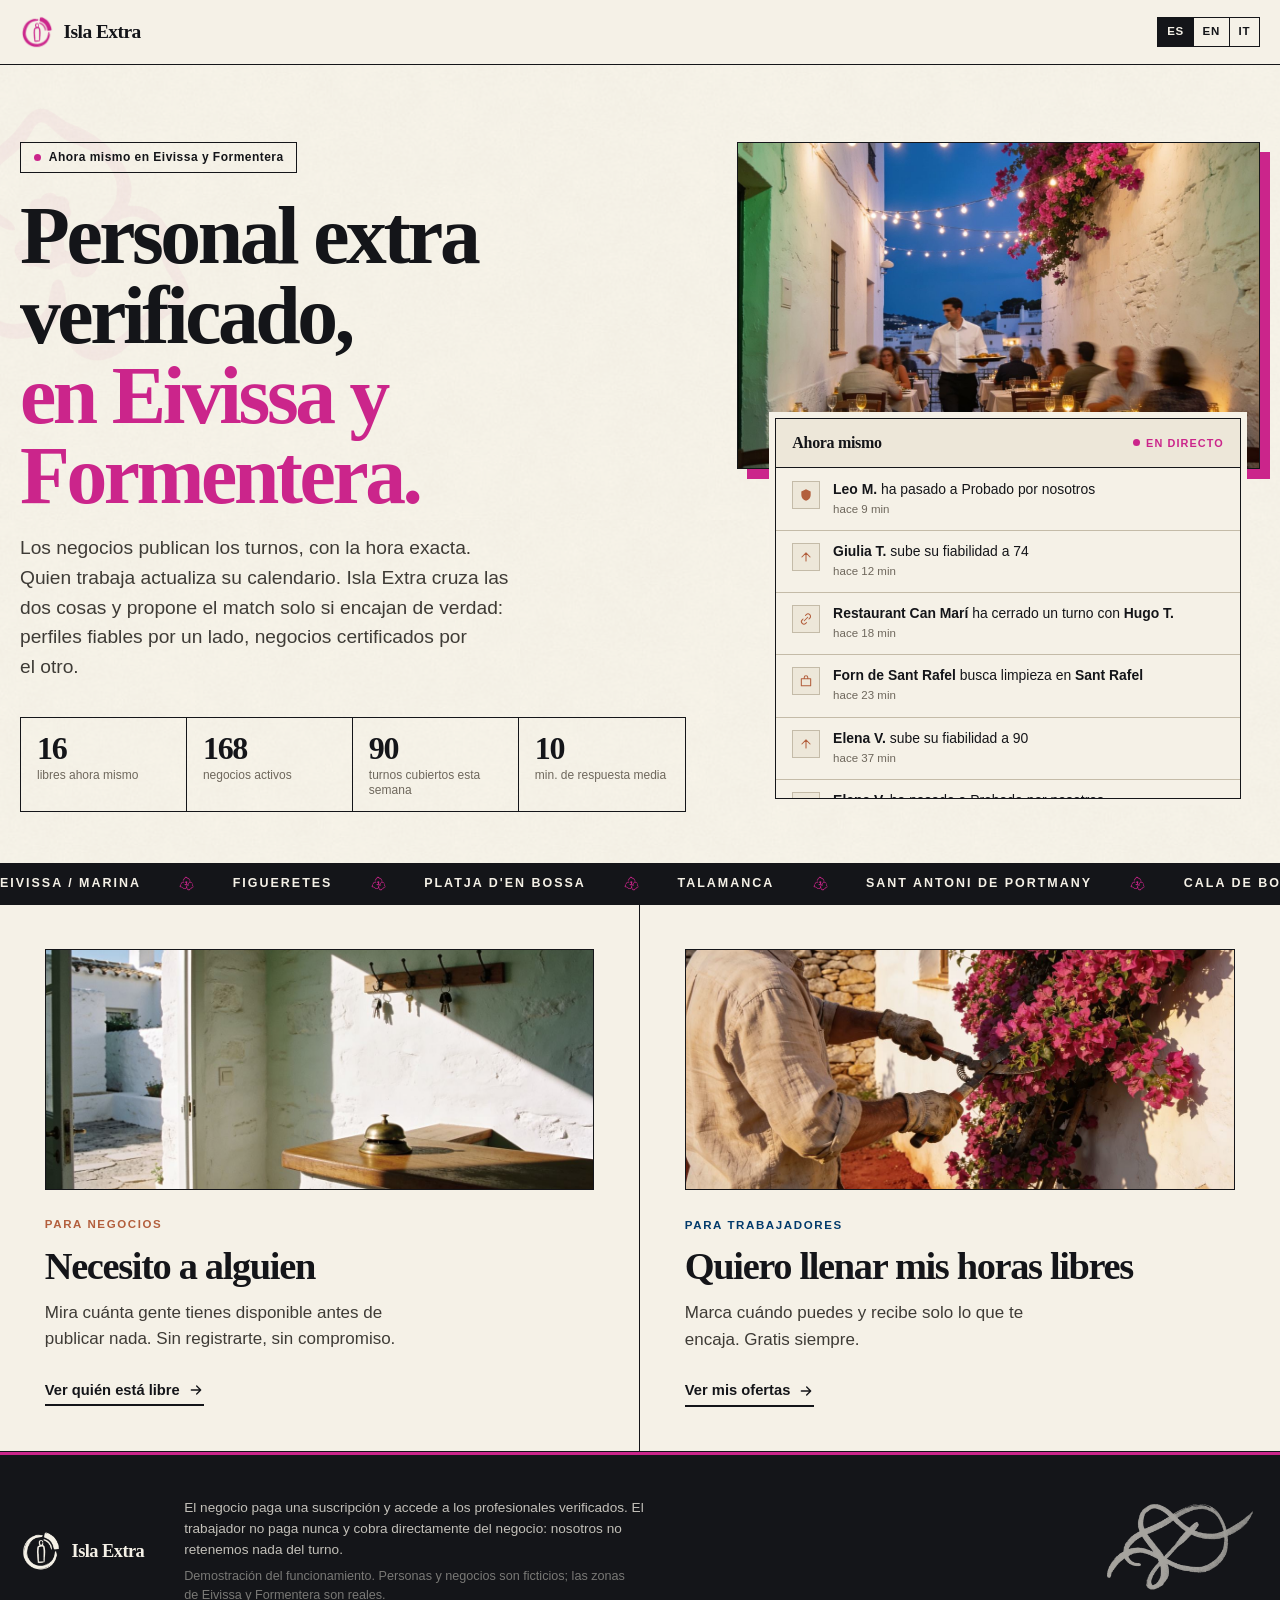
==== commit 89191732: "Hero: il paragrafo definitivo scelto dal committente Co-Authored-By: Claude Fable 5 <noreply@anthrop" ====
--- a/index.html
+++ b/index.html
@@ -147,7 +147,7 @@
   </div>
 </footer>
 
-<script src="assets/js/i18n.js?v=8"></script>
+<script src="assets/js/i18n.js?v=9"></script>
 <script src="assets/js/data.js?v=8"></script>
 <script src="assets/js/app.js?v=8"></script>
 </body>
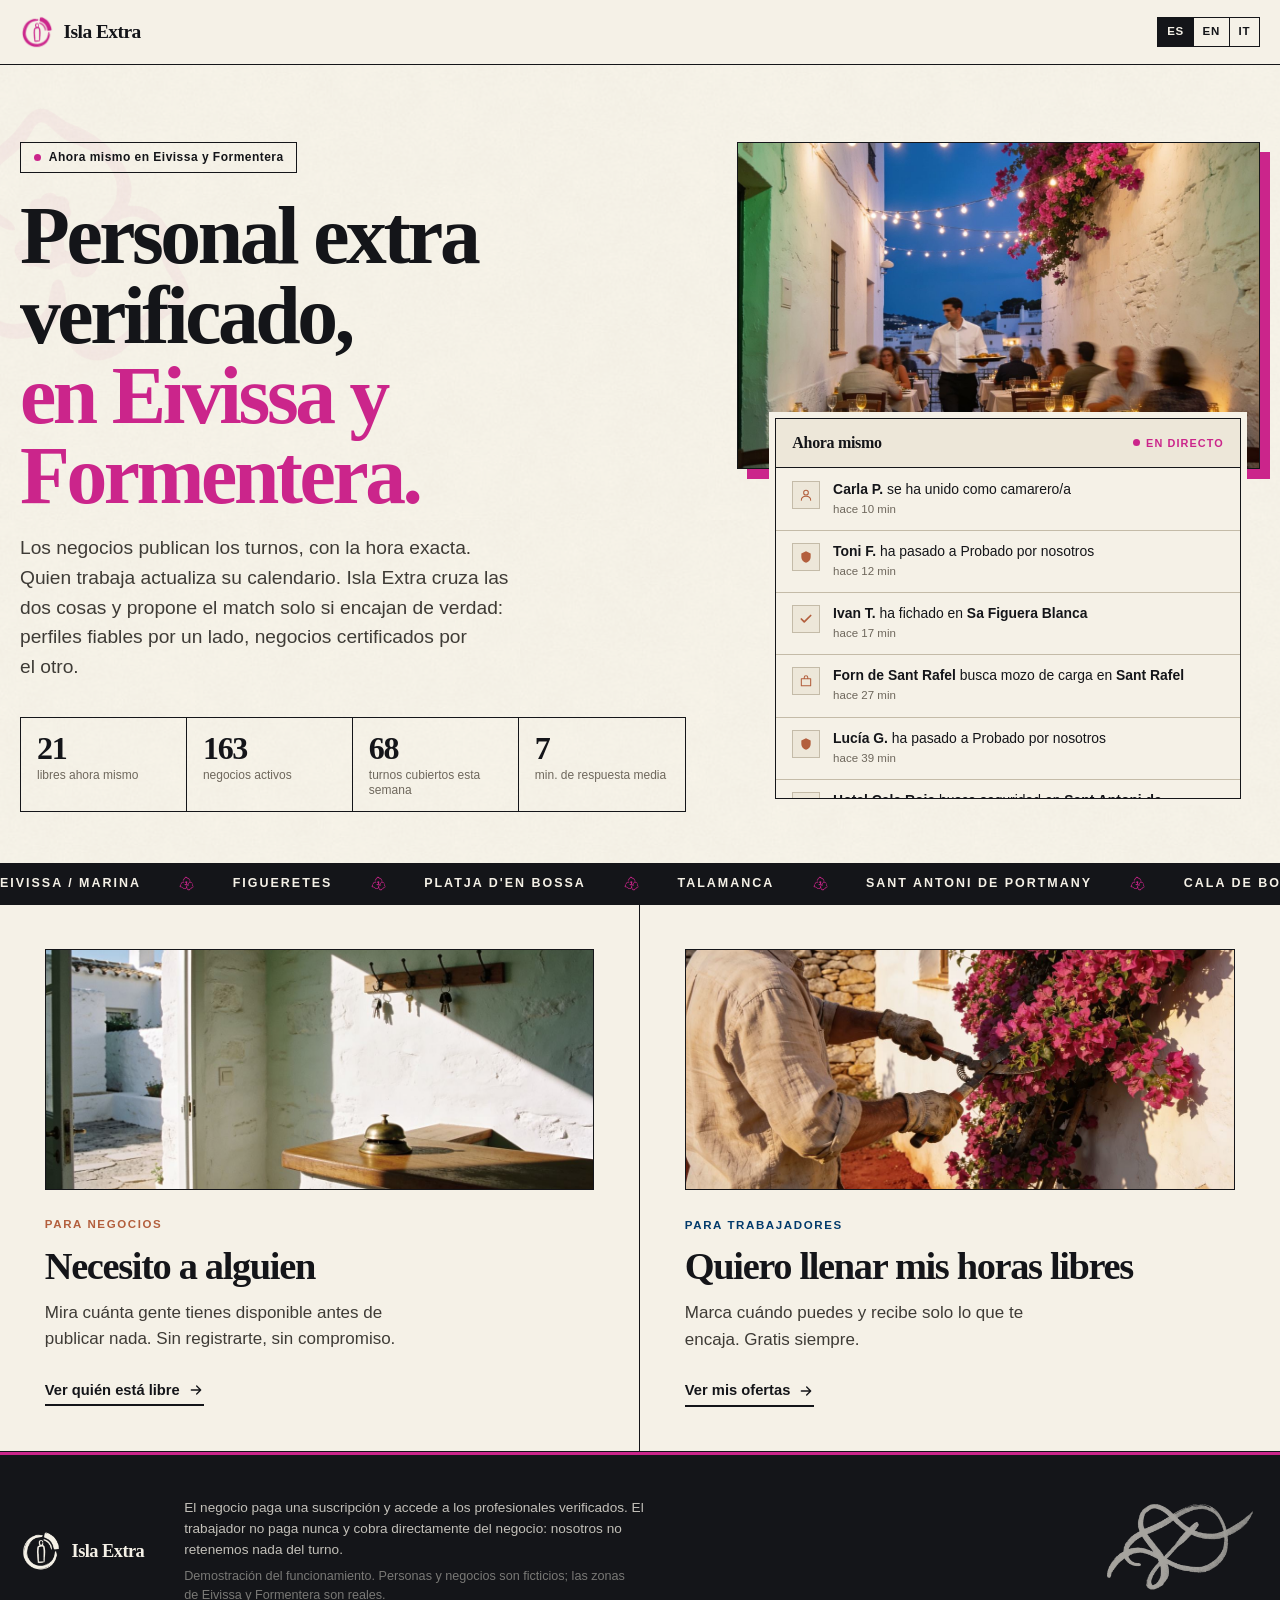
==== commit 4244c4bb: "Nessun match: via il referente umano, arriva la comunicazione urgente al network Co-Authored-By: Cla" ====
--- a/index.html
+++ b/index.html
@@ -147,7 +147,7 @@
   </div>
 </footer>
 
-<script src="assets/js/i18n.js?v=9"></script>
+<script src="assets/js/i18n.js?v=10"></script>
 <script src="assets/js/data.js?v=8"></script>
 <script src="assets/js/app.js?v=8"></script>
 </body>
